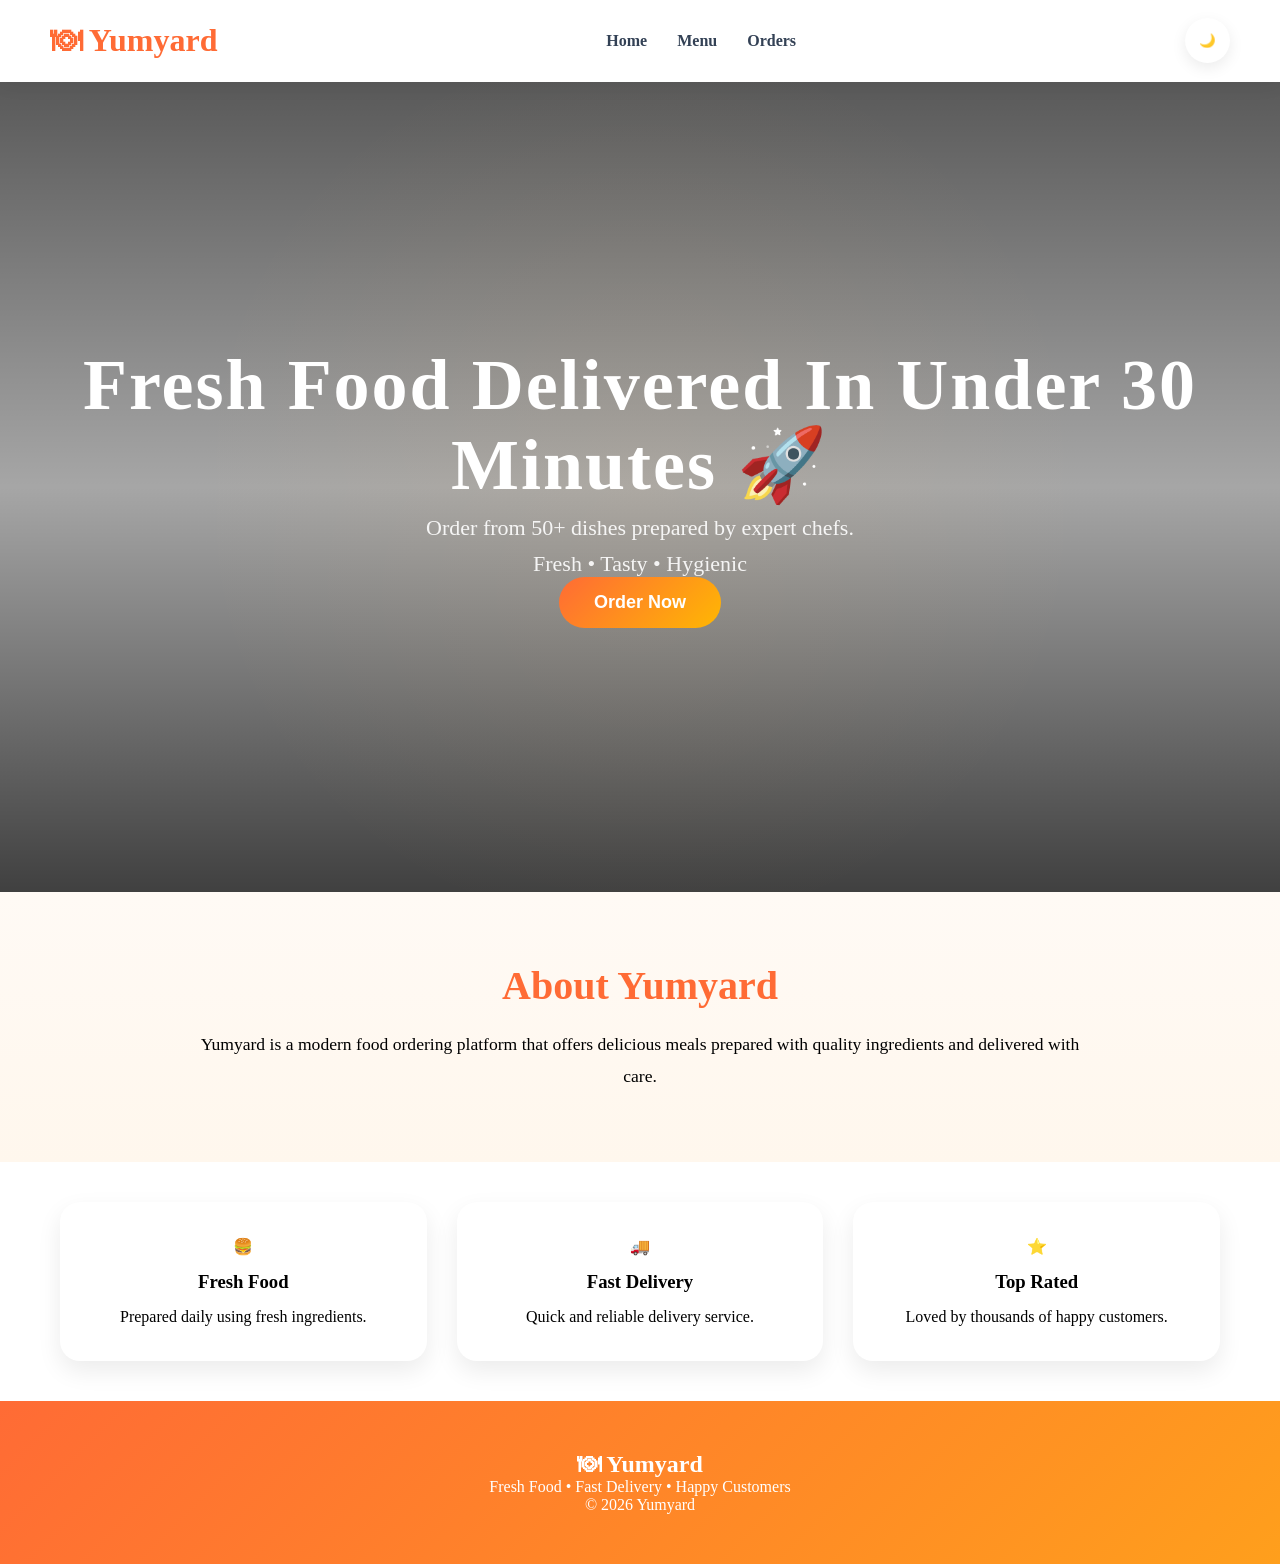
==== index.html @ d8cd59d8 "Add files via upload" ====
<!DOCTYPE html>
<html lang="en">
<head>
    <meta charset="UTF-8">
    <meta name="viewport" content="width=device-width, initial-scale=1.0">
    <title>Yumyard | Home</title>

    <link rel="stylesheet" href="navbarStyle.css">
    <link rel="stylesheet" href="searchbarStyle.css">
    <link rel="stylesheet" href="homeStyle.css">
</head>
<body>

    <!-- Navbar -->
    <nav class="navbar">
        <div class="logo">🍽 Yumyard</div>

        <ul class="nav-links">
            <li><a href="index.html">Home</a></li>
            <li><a href="menu.html">Menu</a></li>
            <li><a href="history.html">Orders</a></li>
        </ul>

        <button id="themeBtn" onclick="toggleTheme()">
            🌙
        </button>
    </nav>

    <!-- Hero Section -->
    <section class="hero">

        <div class="hero-content">

           <h1>
Fresh Food Delivered
In Under 30 Minutes 🚀
</h1>

<p>
Order from 50+ dishes prepared by expert chefs.
</p>

            <p>
                Fresh • Tasty • Hygienic
            </p>

            <a href="menu.html">
                <button class="hero-btn">
                    Order Now
                </button>
            </a>

        </div>

    </section>

    <!-- About -->
    <section class="about">

        <h2>About Yumyard</h2>

        <p>
            Yumyard is a modern food ordering platform that offers
            delicious meals prepared with quality ingredients and
            delivered with care.
        </p>

    </section>

    <!-- Features -->
    <section class="features">

        <div class="feature-card">
            🍔
            <h3>Fresh Food</h3>
            <p>Prepared daily using fresh ingredients.</p>
        </div>

        <div class="feature-card">
            🚚
            <h3>Fast Delivery</h3>
            <p>Quick and reliable delivery service.</p>
        </div>

        <div class="feature-card">
            ⭐
            <h3>Top Rated</h3>
            <p>Loved by thousands of happy customers.</p>
        </div>

    </section>

    <!-- Footer -->
   <footer>

<h2>🍽 Yumyard</h2>

<p>
Fresh Food • Fast Delivery • Happy Customers
</p>

<p>
© 2026 Yumyard
</p>

</footer>
    <script src="script.js"></script>

</body>
</html>
---- navbarStyle.css ----
.navbar{
    display:flex;
    justify-content:space-between;
    align-items:center;

    padding:18px 50px;

    position:sticky;
    top:0;

    z-index:1000;

    background:rgba(255,255,255,.75);

    backdrop-filter:blur(20px);

    box-shadow:
    0 2px 20px rgba(0,0,0,.06);
     border-bottom:
    1px solid rgba(255,255,255,.2);
}

.dark-mode .navbar{

    background:
    rgba(15,23,42,.85);
}

.logo{
    font-size:32px;
    font-weight:800;
    color:#ff6b35;
}

.nav-links{
    list-style:none;
    display:flex;
    gap:30px;
}

.nav-links li{
    list-style:none;
}

.nav-links a{
    text-decoration:none;
    color:#334155;
    font-weight:600;
    transition:.3s;
}

.nav-links a:hover{
    color:#ff6b35;
}

.dark-mode .nav-links a{
    color:white;
}

.nav-right{
    display:flex;
    align-items:center;
    gap:12px;
}

#themeBtn,
.cart-btn{
    border:none;

    width:45px;
    height:45px;

    border-radius:50%;

    background:#fff;

    box-shadow:
    0 5px 15px rgba(0,0,0,.08);

    cursor:pointer;

    transition:.3s;
}

#themeBtn:hover,
.cart-btn:hover{
    transform:translateY(-3px);
}

.dark-mode #themeBtn,
.dark-mode .cart-btn{
    background:#1e293b;
    color:white;
}

.recommendation{

    text-align:center;

    max-width:900px;

    margin:30px auto;

    padding:25px;

    border-radius:20px;

    background:white;

    box-shadow:
    0 8px 25px rgba(0,0,0,.08);
}
#recommendationTitle{

    text-align:center;

    margin-bottom:12px;

    color:#ff6b35;
}
#recommendationText{

    text-align:center;

    font-size:18px;

    line-height:1.7;

    color:#475569;
}
.dark-mode .recommendation{
    background:#1e293b;
}
.dark-mode #recommendationText{

    color:#e2e8f0;
}
.recommendation{

    animation:
    fadeUp .8s ease;
}
---- searchbarStyle.css ----
.search-section{
    display:flex;
    justify-content:center;
    align-items:center;
    padding:30px 20px;
}

#searchBox{

    width:70%;

    padding:18px 25px;

    border:none;

    border-radius:60px;

    font-size:16px;

    background:white;

    box-shadow:
    0 8px 25px rgba(0,0,0,.08);

    outline:none;
}

#searchBox:focus{
    box-shadow:
    0 10px 30px rgba(255,107,53,.25);
}

.dark-mode #searchBox{
    background:#1e293b;
    color:white;
}
/* ===== CATEGORY BUTTONS ===== */

.category-buttons{
    display:flex;
    justify-content:center;
    flex-wrap:wrap;
    gap:12px;
    margin:25px 0;
}

.category-buttons button{
    border:none;
    padding:12px 20px;

    border-radius:50px;

    background:white;

    color:#334155;

    font-weight:600;

    cursor:pointer;

    box-shadow:
    0 5px 15px rgba(0,0,0,.08);

    transition:.3s;
}

.category-buttons button:hover{
    transform:translateY(-3px);

    background:#ff6b35;
    color:white;
}

/* ===== VEG / NON VEG FILTER ===== */

.filters{
    display:flex;
    justify-content:center;
    gap:12px;

    margin-bottom:30px;
}

.filters button{
    border:none;

    padding:10px 24px;

    border-radius:50px;

    background:white;

    color:#334155;

    font-weight:600;

    cursor:pointer;

    box-shadow:
    0 5px 15px rgba(0,0,0,.08);

    transition:.3s;
}

.filters button:hover{
    background:#ff6b35;
    color:white;
}

/* ===== DARK MODE ===== */

.dark-mode .category-buttons button,
.dark-mode .filters button{
    background:#1e293b;
    color:white;
}

.dark-mode .category-buttons button:hover,
.dark-mode .filters button:hover{
    background:#ff6b35;
}
---- homeStyle.css ----
/* HERO */
*{
    margin:0;
    padding:0;
    box-sizing:border-box;
}

.hero {
    height: 90vh;
    position: relative;
    overflow: hidden;

    display: flex;
    justify-content: center;
    align-items: center;
    text-align: center;

    color: #fff;

    background: url("https://t3.ftcdn.net/jpg/03/50/31/20/360_F_350312048_JEZzQ924XlGTsojotcbMdZFPq4EdMYvW.jpg") center/cover no-repeat;
}

/* Premium layered overlay */
.hero::before {
    content: "";
    position: absolute;
    inset: 0;
    background: linear-gradient(
        to bottom,
        rgba(0, 0, 0, 0.65),
        rgba(0, 0, 0, 0.35),
        rgba(0, 0, 0, 0.75)
    );
    z-index: 1;
}

/* subtle luxury glow */
.hero::after {
    content: "";
    position: absolute;
    inset: 0;
    background: radial-gradient(
        circle at center,
        rgba(255, 200, 120, 0.08),
        transparent 60%
    );
    z-index: 2;
}

/* content layer */
.hero > * {
    position: relative;
    z-index: 3;
}

/* optional premium text feel */
.hero h1 {
    font-size: clamp(2.5rem, 5vw, 4rem);
    letter-spacing: 2px;
    font-weight: 700;
}

.hero p {
    font-size: 1.1rem;
    opacity: 0.9;
    max-width: 600px;
    margin: 10px auto 0;
}

/* subtle zoom effect */
.hero {
    animation: heroZoom 12s ease-in-out infinite alternate;
}

@keyframes heroZoom {
    from {
        background-size: 100%;
    }
    to {
        background-size: 110%;
    }
}
.hero-content h1{
    font-size:72px;
    font-weight:800;
    line-height:1.1;
}

.hero-content p{
    font-size:22px;
    opacity:.9;
}


.hero-btn{
    border:none;

    padding:15px 35px;

    border-radius:50px;

    background:
    linear-gradient(
        135deg,
        #ff6b35,
        #ffb703
    );

    color:white;

    font-size:18px;

    font-weight:700;

    cursor:pointer;

    transition:.3s;
}

.hero-btn:hover{
    transform:translateY(-3px);
}
/* =========================
   ABOUT SECTION
========================= */

.about{

    padding:70px 30px;

    text-align:center;

    background:
    linear-gradient(
        180deg,
        #fffaf5,
        #fff7ed
    );
}

.about h2{

    font-size:2.5rem;

    color:#ff6b35;

    margin-bottom:20px;
}

.about p{

    font-size:1.1rem;

    line-height:1.8;

    max-width:900px;

    margin:auto;
}

/* =========================
   FEATURES SECTION
========================= */

.features{
    display:grid;

    grid-template-columns:
    repeat(auto-fit,minmax(280px,1fr));

    gap:30px;

    padding:40px 60px;

    width:100%;
}

.feature-card{

    background:white;

    padding:35px;

    border-radius:20px;

    text-align:center;

    box-shadow:
    0 10px 25px rgba(0,0,0,.08);

    transition:.3s ease;
}

.feature-card:hover{

    transform:translateY(-10px);

    box-shadow:
    0 20px 40px rgba(255,107,53,.15);
}

.feature-card h3{

    margin:15px 0;
}

/* =========================
   DARK MODE
========================= */

.dark-mode .about{

    background:
    linear-gradient(
        135deg,
        #0f172a,
        #1e293b
    );

    color:white;
}

.dark-mode .about h2{

    color:#ffb703;
}

.dark-mode .features{

    background:
    linear-gradient(
        135deg,
        #0f172a,
        #1e293b
    );
}

.dark-mode .feature-card{

    background:#1e293b;

    color:white;

    box-shadow:
    0 10px 30px rgba(0,0,0,.35);
}

/* =========================
   FOOTER
========================= */

footer{

    background:linear-gradient(
    135deg,
    #ff6b35,
    #ff9f1c
);

    color:white;

    text-align:center;

    padding:50px 20px;
}
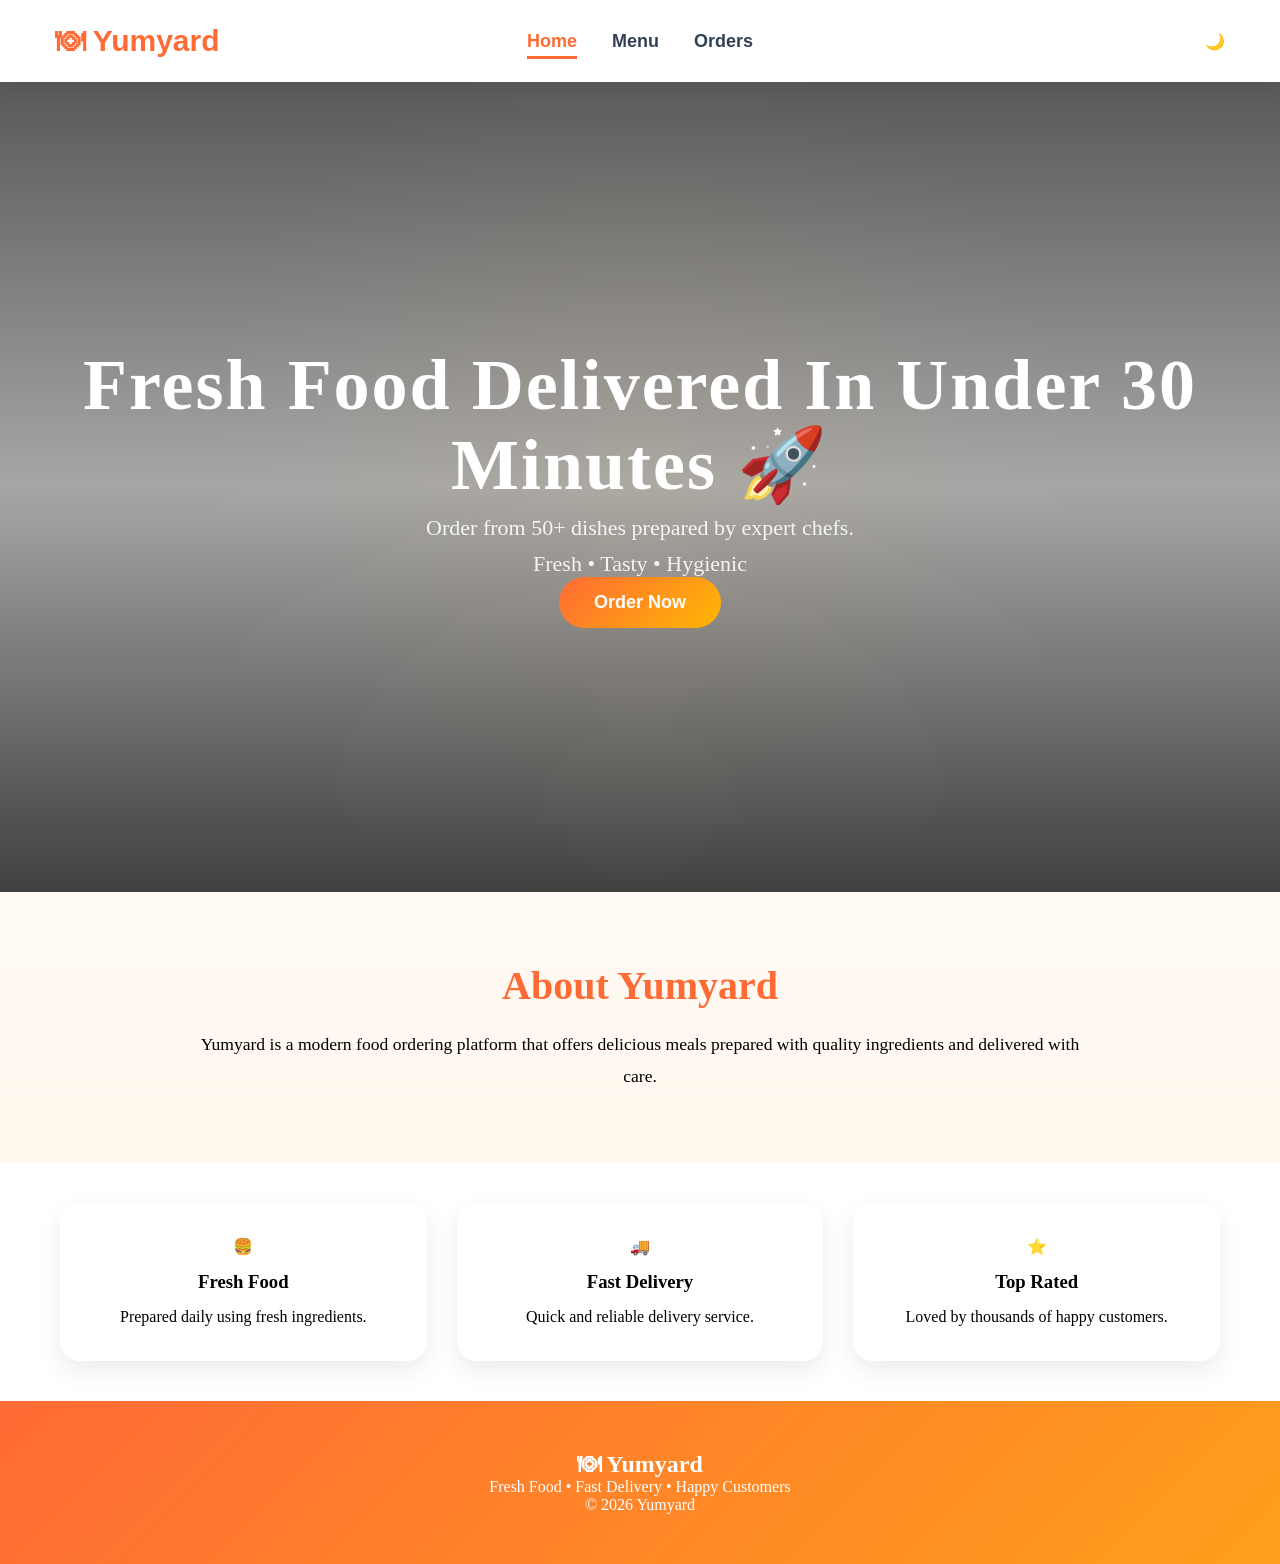
==== commit 43d30653: "New changes updation" ====
--- a/index.html
+++ b/index.html
@@ -1,110 +1,118 @@
-<!DOCTYPE html>
-<html lang="en">
-<head>
-    <meta charset="UTF-8">
-    <meta name="viewport" content="width=device-width, initial-scale=1.0">
-    <title>Yumyard | Home</title>
-
-    <link rel="stylesheet" href="navbarStyle.css">
-    <link rel="stylesheet" href="searchbarStyle.css">
-    <link rel="stylesheet" href="homeStyle.css">
-</head>
-<body>
-
-    <!-- Navbar -->
-    <nav class="navbar">
-        <div class="logo">🍽 Yumyard</div>
-
-        <ul class="nav-links">
-            <li><a href="index.html">Home</a></li>
-            <li><a href="menu.html">Menu</a></li>
-            <li><a href="history.html">Orders</a></li>
-        </ul>
-
-        <button id="themeBtn" onclick="toggleTheme()">
-            🌙
-        </button>
-    </nav>
-
-    <!-- Hero Section -->
-    <section class="hero">
-
-        <div class="hero-content">
-
-           <h1>
-Fresh Food Delivered
-In Under 30 Minutes 🚀
-</h1>
-
-<p>
-Order from 50+ dishes prepared by expert chefs.
-</p>
-
-            <p>
-                Fresh • Tasty • Hygienic
-            </p>
-
-            <a href="menu.html">
-                <button class="hero-btn">
-                    Order Now
-                </button>
-            </a>
-
-        </div>
-
-    </section>
-
-    <!-- About -->
-    <section class="about">
-
-        <h2>About Yumyard</h2>
-
-        <p>
-            Yumyard is a modern food ordering platform that offers
-            delicious meals prepared with quality ingredients and
-            delivered with care.
-        </p>
-
-    </section>
-
-    <!-- Features -->
-    <section class="features">
-
-        <div class="feature-card">
-            🍔
-            <h3>Fresh Food</h3>
-            <p>Prepared daily using fresh ingredients.</p>
-        </div>
-
-        <div class="feature-card">
-            🚚
-            <h3>Fast Delivery</h3>
-            <p>Quick and reliable delivery service.</p>
-        </div>
-
-        <div class="feature-card">
-            ⭐
-            <h3>Top Rated</h3>
-            <p>Loved by thousands of happy customers.</p>
-        </div>
-
-    </section>
-
-    <!-- Footer -->
-   <footer>
-
-<h2>🍽 Yumyard</h2>
-
-<p>
-Fresh Food • Fast Delivery • Happy Customers
-</p>
-
-<p>
-© 2026 Yumyard
-</p>
-
-</footer>
-    <script src="script.js"></script>
-
-</body>
+<!DOCTYPE html>
+<html lang="en">
+<head>
+    <meta charset="UTF-8">
+    <meta name="viewport" content="width=device-width, initial-scale=1.0">
+    <title>Yumyard | Home</title>
+
+    <link rel="stylesheet" href="navbarStyle.css">
+    <link rel="stylesheet" href="searchbarStyle.css">
+    <link rel="stylesheet" href="homeStyle.css">
+</head>
+<body>
+
+    <!-- Navbar -->
+   
+<nav class="navbar">
+
+    <div class="logo">🍽 Yumyard</div>
+
+    <ul class="nav-links">
+        <li><a href="index.html" class="active">Home</a></li>
+        <li><a href="menu.html">Menu</a></li>
+        <li><a href="history.html">Orders</a></li>
+    </ul>
+
+    <div class="menu-buttons">
+
+   <div class="theme-switch" onclick="toggleTheme()">
+    <div class="theme-slider" id="themeSlider">
+        🌙
+    </div>
+</div>
+
+    </div>
+
+</nav>
+    <!-- Hero Section -->
+    <section class="hero">
+
+        <div class="hero-content">
+
+           <h1>
+Fresh Food Delivered
+In Under 30 Minutes 🚀
+</h1>
+
+<p>
+Order from 50+ dishes prepared by expert chefs.
+</p>
+
+            <p>
+                Fresh • Tasty • Hygienic
+            </p>
+
+            <a href="menu.html">
+                <button class="hero-btn">
+                    Order Now
+                </button>
+            </a>
+
+        </div>
+
+    </section>
+
+    <!-- About -->
+    <section class="about">
+
+        <h2>About Yumyard</h2>
+
+        <p>
+            Yumyard is a modern food ordering platform that offers
+            delicious meals prepared with quality ingredients and
+            delivered with care.
+        </p>
+
+    </section>
+
+    <!-- Features -->
+    <section class="features">
+
+        <div class="feature-card">
+            🍔
+            <h3>Fresh Food</h3>
+            <p>Prepared daily using fresh ingredients.</p>
+        </div>
+
+        <div class="feature-card">
+            🚚
+            <h3>Fast Delivery</h3>
+            <p>Quick and reliable delivery service.</p>
+        </div>
+
+        <div class="feature-card">
+            ⭐
+            <h3>Top Rated</h3>
+            <p>Loved by thousands of happy customers.</p>
+        </div>
+
+    </section>
+
+    <!-- Footer -->
+   <footer>
+
+<h2>🍽 Yumyard</h2>
+
+<p>
+Fresh Food • Fast Delivery • Happy Customers
+</p>
+
+<p>
+© 2026 Yumyard
+</p>
+
+</footer>
+    <script src="script.js"></script>
+
+</body>
 </html>
--- a/navbarStyle.css
+++ b/navbarStyle.css
@@ -1,142 +1,183 @@
-.navbar{
-    display:flex;
-    justify-content:space-between;
-    align-items:center;
-
-    padding:18px 50px;
-
-    position:sticky;
-    top:0;
-
-    z-index:1000;
-
-    background:rgba(255,255,255,.75);
-
-    backdrop-filter:blur(20px);
-
-    box-shadow:
-    0 2px 20px rgba(0,0,0,.06);
-     border-bottom:
-    1px solid rgba(255,255,255,.2);
-}
-
-.dark-mode .navbar{
-
-    background:
-    rgba(15,23,42,.85);
-}
-
-.logo{
-    font-size:32px;
-    font-weight:800;
-    color:#ff6b35;
-}
-
-.nav-links{
-    list-style:none;
-    display:flex;
-    gap:30px;
-}
-
-.nav-links li{
-    list-style:none;
-}
-
-.nav-links a{
-    text-decoration:none;
-    color:#334155;
-    font-weight:600;
-    transition:.3s;
-}
-
-.nav-links a:hover{
-    color:#ff6b35;
-}
-
-.dark-mode .nav-links a{
-    color:white;
-}
-
-.nav-right{
-    display:flex;
-    align-items:center;
-    gap:12px;
-}
-
-#themeBtn,
-.cart-btn{
-    border:none;
-
-    width:45px;
-    height:45px;
-
-    border-radius:50%;
-
-    background:#fff;
-
-    box-shadow:
-    0 5px 15px rgba(0,0,0,.08);
-
-    cursor:pointer;
-
-    transition:.3s;
-}
-
-#themeBtn:hover,
-.cart-btn:hover{
-    transform:translateY(-3px);
-}
-
-.dark-mode #themeBtn,
-.dark-mode .cart-btn{
-    background:#1e293b;
-    color:white;
-}
-
-.recommendation{
-
-    text-align:center;
-
-    max-width:900px;
-
-    margin:30px auto;
-
-    padding:25px;
-
-    border-radius:20px;
-
-    background:white;
-
-    box-shadow:
-    0 8px 25px rgba(0,0,0,.08);
-}
-#recommendationTitle{
-
-    text-align:center;
-
-    margin-bottom:12px;
-
-    color:#ff6b35;
-}
-#recommendationText{
-
-    text-align:center;
-
-    font-size:18px;
-
-    line-height:1.7;
-
-    color:#475569;
-}
-.dark-mode .recommendation{
-    background:#1e293b;
-}
-.dark-mode #recommendationText{
-
-    color:#e2e8f0;
-}
-.recommendation{
-
-    animation:
-    fadeUp .8s ease;
+/* =========================
+   COMMON NAVBAR
+========================= */
+
+*{
+    margin:0;
+    padding:0;
+    box-sizing:border-box;
+}
+
+.navbar,
+.navbar *{
+    font-family:Arial,sans-serif;
+}
+
+.navbar{
+    display:grid;
+
+    grid-template-columns:1fr auto 1fr;
+
+    align-items:center;
+
+    padding:18px 55px;
+
+    min-height:82px;
+
+    position:sticky;
+    top:0;
+
+    z-index:1000;
+
+    background:#fff;
+
+    box-shadow:0 2px 20px rgba(0,0,0,.06);
+}
+
+.dark-mode .navbar{
+    background:rgba(15,23,42,.85);
+}
+.dark-mode .nav-links a{
+    color: white;
+}
+
+/* ---------- LOGO ---------- */
+.logo{
+    justify-self:start;
+
+    font-size:30px;
+    font-weight:800;
+    color:#ff6b35;
+}
+
+/* ---------- NAVIGATION ---------- */
+
+.nav-links{
+    display:flex;
+
+    justify-self:center;
+
+    gap:35px;
+
+    list-style:none;
+}
+
+.nav-links li{
+    list-style:none;
+}
+
+.nav-links a{
+
+    text-decoration:none;
+
+    color:#334155;
+
+    font-size:18px;
+
+    font-weight:700;
+
+    padding-bottom:5px;
+
+    transition:.3s;
+}
+
+.nav-links a:hover{
+    color:#ff6b35;
+}
+
+.nav-links a.active{
+
+    color:#ff6b35;
+
+    border-bottom:3px solid #ff6b35;
+}
+
+.dark-mode .nav-links a{
+
+    color:white;
+}
+
+.dark-mode .nav-links a.active{
+
+    color:#ffb703;
+
+    border-bottom-color:#ffb703;
+}
+
+/* ---------- RIGHT SIDE ---------- */
+.menu-buttons{
+    justify-self:end;
+
+    display:flex;
+
+    gap:12px;
+}
+
+/* works for pages without cart too */
+#themeBtn{
+
+    width:48px;
+    height:48px;
+
+    border:none;
+
+    border-radius:50%;
+
+    background:white;
+
+    cursor:pointer;
+
+    font-size:18px;
+
+    display:flex;
+
+    justify-content:center;
+
+    align-items:center;
+
+    box-shadow:0 5px 15px rgba(0,0,0,.08);
+
+    transition:.3s;
+}
+
+.cart-btn{
+
+    width:48px;
+    height:48px;
+
+    border:none;
+
+    border-radius:50%;
+
+    background:white;
+
+    cursor:pointer;
+
+    font-size:18px;
+
+    display:flex;
+
+    justify-content:center;
+
+    align-items:center;
+
+    position:relative;
+
+    box-shadow:0 5px 15px rgba(0,0,0,.08);
+
+    transition:.3s;
+}
+
+#themeBtn:hover,
+.cart-btn:hover{
+
+    transform:translateY(-3px);
+}
+
+.dark-mode #themeBtn,
+.dark-mode .cart-btn{
+
+    background:#1e293b;
+
+    color:white;
 }
--- a/searchbarStyle.css
+++ b/searchbarStyle.css
@@ -1,121 +1,121 @@
-.search-section{
-    display:flex;
-    justify-content:center;
-    align-items:center;
-    padding:30px 20px;
-}
-
-#searchBox{
-
-    width:70%;
-
-    padding:18px 25px;
-
-    border:none;
-
-    border-radius:60px;
-
-    font-size:16px;
-
-    background:white;
-
-    box-shadow:
-    0 8px 25px rgba(0,0,0,.08);
-
-    outline:none;
-}
-
-#searchBox:focus{
-    box-shadow:
-    0 10px 30px rgba(255,107,53,.25);
-}
-
-.dark-mode #searchBox{
-    background:#1e293b;
-    color:white;
-}
-/* ===== CATEGORY BUTTONS ===== */
-
-.category-buttons{
-    display:flex;
-    justify-content:center;
-    flex-wrap:wrap;
-    gap:12px;
-    margin:25px 0;
-}
-
-.category-buttons button{
-    border:none;
-    padding:12px 20px;
-
-    border-radius:50px;
-
-    background:white;
-
-    color:#334155;
-
-    font-weight:600;
-
-    cursor:pointer;
-
-    box-shadow:
-    0 5px 15px rgba(0,0,0,.08);
-
-    transition:.3s;
-}
-
-.category-buttons button:hover{
-    transform:translateY(-3px);
-
-    background:#ff6b35;
-    color:white;
-}
-
-/* ===== VEG / NON VEG FILTER ===== */
-
-.filters{
-    display:flex;
-    justify-content:center;
-    gap:12px;
-
-    margin-bottom:30px;
-}
-
-.filters button{
-    border:none;
-
-    padding:10px 24px;
-
-    border-radius:50px;
-
-    background:white;
-
-    color:#334155;
-
-    font-weight:600;
-
-    cursor:pointer;
-
-    box-shadow:
-    0 5px 15px rgba(0,0,0,.08);
-
-    transition:.3s;
-}
-
-.filters button:hover{
-    background:#ff6b35;
-    color:white;
-}
-
-/* ===== DARK MODE ===== */
-
-.dark-mode .category-buttons button,
-.dark-mode .filters button{
-    background:#1e293b;
-    color:white;
-}
-
-.dark-mode .category-buttons button:hover,
-.dark-mode .filters button:hover{
-    background:#ff6b35;
+.search-section{
+    display:flex;
+    justify-content:center;
+    align-items:center;
+    padding:30px 20px;
+}
+
+#searchBox{
+
+    width:70%;
+
+    padding:18px 25px;
+
+    border:none;
+
+    border-radius:60px;
+
+    font-size:16px;
+
+    background:white;
+
+    box-shadow:
+    0 8px 25px rgba(0,0,0,.08);
+
+    outline:none;
+}
+
+#searchBox:focus{
+    box-shadow:
+    0 10px 30px rgba(255,107,53,.25);
+}
+
+.dark-mode #searchBox{
+    background:#1e293b;
+    color:white;
+}
+/* ===== CATEGORY BUTTONS ===== */
+
+.category-buttons{
+    display:flex;
+    justify-content:center;
+    flex-wrap:wrap;
+    gap:12px;
+    margin:25px 0;
+}
+
+.category-buttons button{
+    border:none;
+    padding:12px 20px;
+
+    border-radius:50px;
+
+    background:white;
+
+    color:#334155;
+
+    font-weight:600;
+
+    cursor:pointer;
+
+    box-shadow:
+    0 5px 15px rgba(0,0,0,.08);
+
+    transition:.3s;
+}
+
+.category-buttons button:hover{
+    transform:translateY(-3px);
+
+    background:#ff6b35;
+    color:white;
+}
+
+/* ===== VEG / NON VEG FILTER ===== */
+
+.filters{
+    display:flex;
+    justify-content:center;
+    gap:12px;
+
+    margin-bottom:30px;
+}
+
+.filters button{
+    border:none;
+
+    padding:10px 24px;
+
+    border-radius:50px;
+
+    background:white;
+
+    color:#334155;
+
+    font-weight:600;
+
+    cursor:pointer;
+
+    box-shadow:
+    0 5px 15px rgba(0,0,0,.08);
+
+    transition:.3s;
+}
+
+.filters button:hover{
+    background:#ff6b35;
+    color:white;
+}
+
+/* ===== DARK MODE ===== */
+
+.dark-mode .category-buttons button,
+.dark-mode .filters button{
+    background:#1e293b;
+    color:white;
+}
+
+.dark-mode .category-buttons button:hover,
+.dark-mode .filters button:hover{
+    background:#ff6b35;
 }
--- a/homeStyle.css
+++ b/homeStyle.css
@@ -1,265 +1,265 @@
-/* HERO */
-*{
-    margin:0;
-    padding:0;
-    box-sizing:border-box;
-}
-
-.hero {
-    height: 90vh;
-    position: relative;
-    overflow: hidden;
-
-    display: flex;
-    justify-content: center;
-    align-items: center;
-    text-align: center;
-
-    color: #fff;
-
-    background: url("https://t3.ftcdn.net/jpg/03/50/31/20/360_F_350312048_JEZzQ924XlGTsojotcbMdZFPq4EdMYvW.jpg") center/cover no-repeat;
-}
-
-/* Premium layered overlay */
-.hero::before {
-    content: "";
-    position: absolute;
-    inset: 0;
-    background: linear-gradient(
-        to bottom,
-        rgba(0, 0, 0, 0.65),
-        rgba(0, 0, 0, 0.35),
-        rgba(0, 0, 0, 0.75)
-    );
-    z-index: 1;
-}
-
-/* subtle luxury glow */
-.hero::after {
-    content: "";
-    position: absolute;
-    inset: 0;
-    background: radial-gradient(
-        circle at center,
-        rgba(255, 200, 120, 0.08),
-        transparent 60%
-    );
-    z-index: 2;
-}
-
-/* content layer */
-.hero > * {
-    position: relative;
-    z-index: 3;
-}
-
-/* optional premium text feel */
-.hero h1 {
-    font-size: clamp(2.5rem, 5vw, 4rem);
-    letter-spacing: 2px;
-    font-weight: 700;
-}
-
-.hero p {
-    font-size: 1.1rem;
-    opacity: 0.9;
-    max-width: 600px;
-    margin: 10px auto 0;
-}
-
-/* subtle zoom effect */
-.hero {
-    animation: heroZoom 12s ease-in-out infinite alternate;
-}
-
-@keyframes heroZoom {
-    from {
-        background-size: 100%;
-    }
-    to {
-        background-size: 110%;
-    }
-}
-.hero-content h1{
-    font-size:72px;
-    font-weight:800;
-    line-height:1.1;
-}
-
-.hero-content p{
-    font-size:22px;
-    opacity:.9;
-}
-
-
-.hero-btn{
-    border:none;
-
-    padding:15px 35px;
-
-    border-radius:50px;
-
-    background:
-    linear-gradient(
-        135deg,
-        #ff6b35,
-        #ffb703
-    );
-
-    color:white;
-
-    font-size:18px;
-
-    font-weight:700;
-
-    cursor:pointer;
-
-    transition:.3s;
-}
-
-.hero-btn:hover{
-    transform:translateY(-3px);
-}
-/* =========================
-   ABOUT SECTION
-========================= */
-
-.about{
-
-    padding:70px 30px;
-
-    text-align:center;
-
-    background:
-    linear-gradient(
-        180deg,
-        #fffaf5,
-        #fff7ed
-    );
-}
-
-.about h2{
-
-    font-size:2.5rem;
-
-    color:#ff6b35;
-
-    margin-bottom:20px;
-}
-
-.about p{
-
-    font-size:1.1rem;
-
-    line-height:1.8;
-
-    max-width:900px;
-
-    margin:auto;
-}
-
-/* =========================
-   FEATURES SECTION
-========================= */
-
-.features{
-    display:grid;
-
-    grid-template-columns:
-    repeat(auto-fit,minmax(280px,1fr));
-
-    gap:30px;
-
-    padding:40px 60px;
-
-    width:100%;
-}
-
-.feature-card{
-
-    background:white;
-
-    padding:35px;
-
-    border-radius:20px;
-
-    text-align:center;
-
-    box-shadow:
-    0 10px 25px rgba(0,0,0,.08);
-
-    transition:.3s ease;
-}
-
-.feature-card:hover{
-
-    transform:translateY(-10px);
-
-    box-shadow:
-    0 20px 40px rgba(255,107,53,.15);
-}
-
-.feature-card h3{
-
-    margin:15px 0;
-}
-
-/* =========================
-   DARK MODE
-========================= */
-
-.dark-mode .about{
-
-    background:
-    linear-gradient(
-        135deg,
-        #0f172a,
-        #1e293b
-    );
-
-    color:white;
-}
-
-.dark-mode .about h2{
-
-    color:#ffb703;
-}
-
-.dark-mode .features{
-
-    background:
-    linear-gradient(
-        135deg,
-        #0f172a,
-        #1e293b
-    );
-}
-
-.dark-mode .feature-card{
-
-    background:#1e293b;
-
-    color:white;
-
-    box-shadow:
-    0 10px 30px rgba(0,0,0,.35);
-}
-
-/* =========================
-   FOOTER
-========================= */
-
-footer{
-
-    background:linear-gradient(
-    135deg,
-    #ff6b35,
-    #ff9f1c
-);
-
-    color:white;
-
-    text-align:center;
-
-    padding:50px 20px;
+/* HERO */
+*{
+    margin:0;
+    padding:0;
+    box-sizing:border-box;
+}
+
+.hero {
+    height: 90vh;
+    position: relative;
+    overflow: hidden;
+
+    display: flex;
+    justify-content: center;
+    align-items: center;
+    text-align: center;
+
+    color: #fff;
+
+    background: url("https://t3.ftcdn.net/jpg/03/50/31/20/360_F_350312048_JEZzQ924XlGTsojotcbMdZFPq4EdMYvW.jpg") center/cover no-repeat;
+}
+
+/* Premium layered overlay */
+.hero::before {
+    content: "";
+    position: absolute;
+    inset: 0;
+    background: linear-gradient(
+        to bottom,
+        rgba(0, 0, 0, 0.65),
+        rgba(0, 0, 0, 0.35),
+        rgba(0, 0, 0, 0.75)
+    );
+    z-index: 1;
+}
+
+/* subtle luxury glow */
+.hero::after {
+    content: "";
+    position: absolute;
+    inset: 0;
+    background: radial-gradient(
+        circle at center,
+        rgba(255, 200, 120, 0.08),
+        transparent 60%
+    );
+    z-index: 2;
+}
+
+/* content layer */
+.hero > * {
+    position: relative;
+    z-index: 3;
+}
+
+/* optional premium text feel */
+.hero h1 {
+    font-size: clamp(2.5rem, 5vw, 4rem);
+    letter-spacing: 2px;
+    font-weight: 700;
+}
+
+.hero p {
+    font-size: 1.1rem;
+    opacity: 0.9;
+    max-width: 600px;
+    margin: 10px auto 0;
+}
+
+/* subtle zoom effect */
+.hero {
+    animation: heroZoom 12s ease-in-out infinite alternate;
+}
+
+@keyframes heroZoom {
+    from {
+        background-size: 100%;
+    }
+    to {
+        background-size: 110%;
+    }
+}
+.hero-content h1{
+    font-size:72px;
+    font-weight:800;
+    line-height:1.1;
+}
+
+.hero-content p{
+    font-size:22px;
+    opacity:.9;
+}
+
+
+.hero-btn{
+    border:none;
+
+    padding:15px 35px;
+
+    border-radius:50px;
+
+    background:
+    linear-gradient(
+        135deg,
+        #ff6b35,
+        #ffb703
+    );
+
+    color:white;
+
+    font-size:18px;
+
+    font-weight:700;
+
+    cursor:pointer;
+
+    transition:.3s;
+}
+
+.hero-btn:hover{
+    transform:translateY(-3px);
+}
+/* =========================
+   ABOUT SECTION
+========================= */
+
+.about{
+
+    padding:70px 30px;
+
+    text-align:center;
+
+    background:
+    linear-gradient(
+        180deg,
+        #fffaf5,
+        #fff7ed
+    );
+}
+
+.about h2{
+
+    font-size:2.5rem;
+
+    color:#ff6b35;
+
+    margin-bottom:20px;
+}
+
+.about p{
+
+    font-size:1.1rem;
+
+    line-height:1.8;
+
+    max-width:900px;
+
+    margin:auto;
+}
+
+/* =========================
+   FEATURES SECTION
+========================= */
+
+.features{
+    display:grid;
+
+    grid-template-columns:
+    repeat(auto-fit,minmax(280px,1fr));
+
+    gap:30px;
+
+    padding:40px 60px;
+
+    width:100%;
+}
+
+.feature-card{
+
+    background:white;
+
+    padding:35px;
+
+    border-radius:20px;
+
+    text-align:center;
+
+    box-shadow:
+    0 10px 25px rgba(0,0,0,.08);
+
+    transition:.3s ease;
+}
+
+.feature-card:hover{
+
+    transform:translateY(-10px);
+
+    box-shadow:
+    0 20px 40px rgba(255,107,53,.15);
+}
+
+.feature-card h3{
+
+    margin:15px 0;
+}
+
+/* =========================
+   DARK MODE
+========================= */
+
+.dark-mode .about{
+
+    background:
+    linear-gradient(
+        135deg,
+        #0f172a,
+        #1e293b
+    );
+
+    color:white;
+}
+
+.dark-mode .about h2{
+
+    color:#ffb703;
+}
+
+.dark-mode .features{
+
+    background:
+    linear-gradient(
+        135deg,
+        #0f172a,
+        #1e293b
+    );
+}
+
+.dark-mode .feature-card{
+
+    background:#1e293b;
+
+    color:white;
+
+    box-shadow:
+    0 10px 30px rgba(0,0,0,.35);
+}
+
+/* =========================
+   FOOTER
+========================= */
+
+footer{
+
+    background:linear-gradient(
+    135deg,
+    #ff6b35,
+    #ff9f1c
+);
+
+    color:white;
+
+    text-align:center;
+
+    padding:50px 20px;
 }
